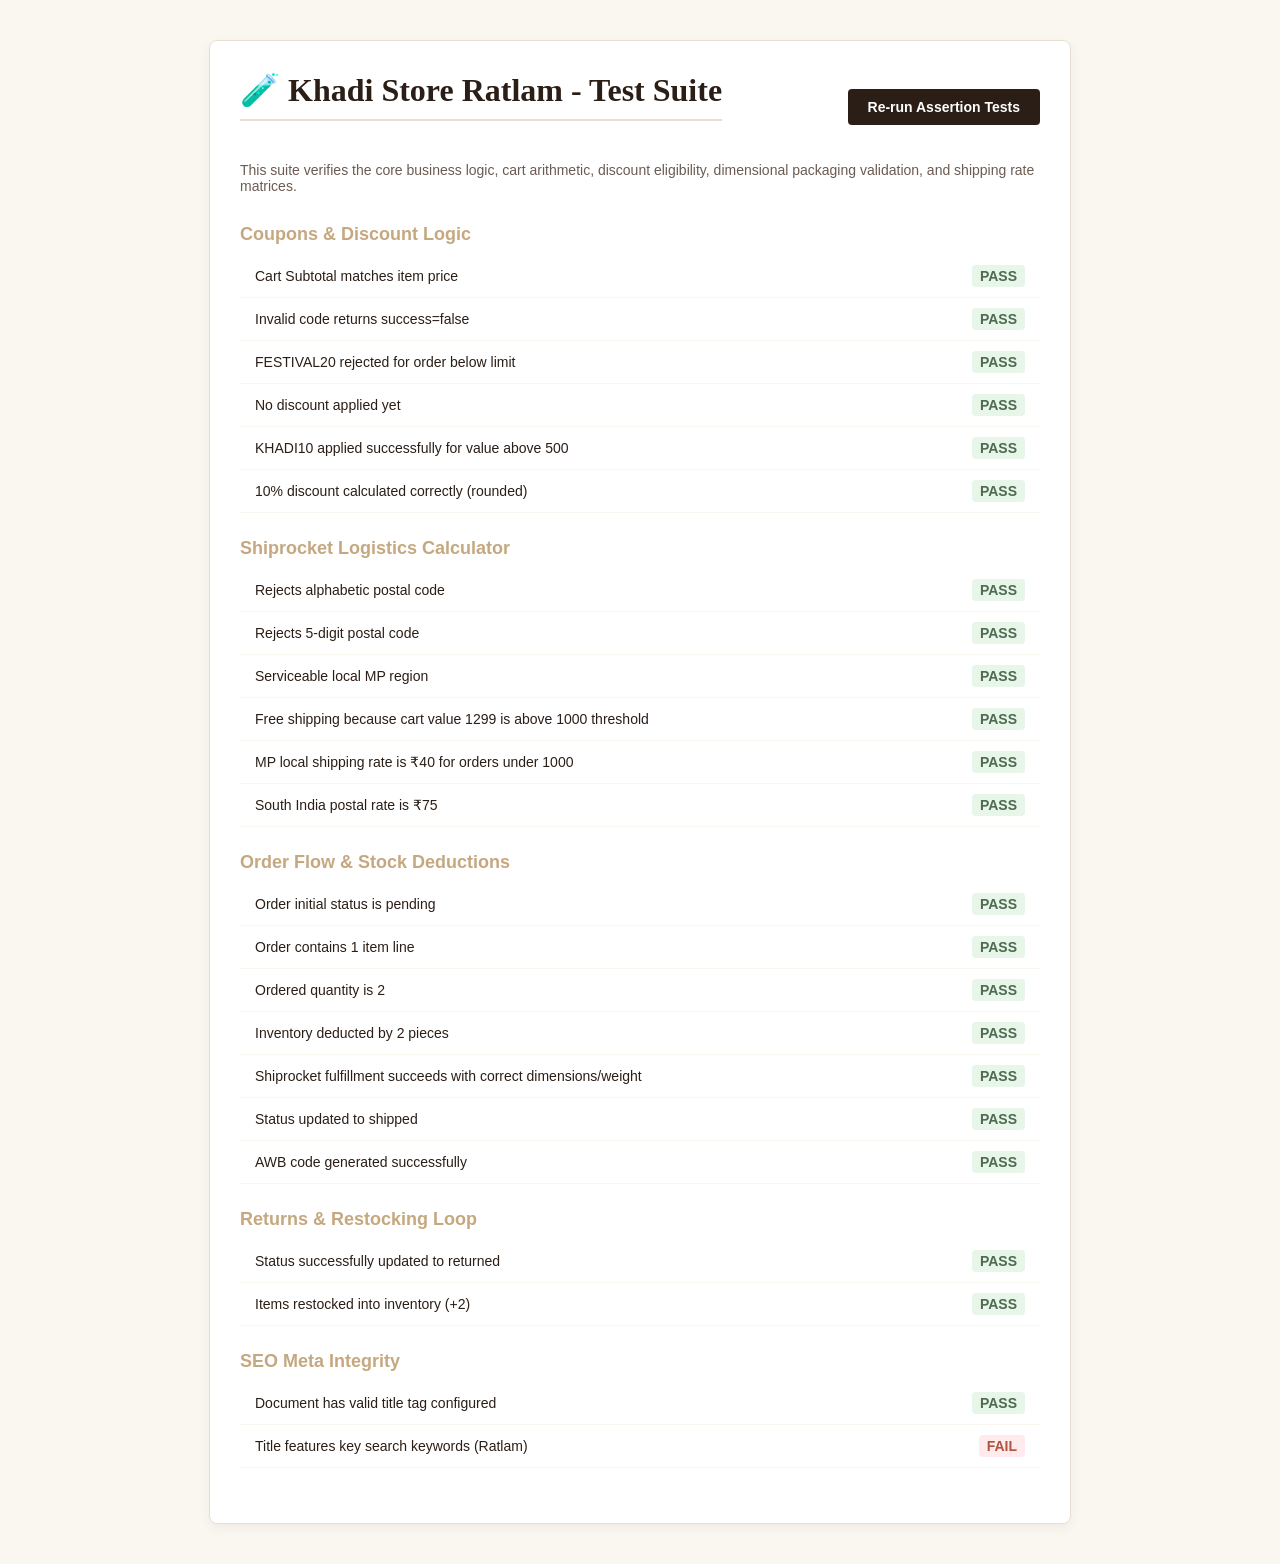
==== test.html @ 92afbd30 "Initial commit" ====
<!DOCTYPE html>
<html lang="en">
<head>
  <meta charset="UTF-8">
  <meta name="viewport" content="width=device-width, initial-scale=1.0">
  <title>Khadi Store Test Suite</title>
  <style>
    body {
      font-family: -apple-system, BlinkMacSystemFont, "Segoe UI", Roboto, sans-serif;
      background-color: #FAF6F0;
      color: #2B1E16;
      padding: 40px 20px;
      margin: 0;
    }
    .test-container {
      max-width: 800px;
      margin: 0 auto;
      background: white;
      border: 1px solid #E8DFD3;
      border-radius: 8px;
      padding: 30px;
      box-shadow: 0 4px 12px rgba(43, 30, 22, 0.05);
    }
    h1 {
      font-family: Georgia, serif;
      border-bottom: 2px solid #E8DFD3;
      padding-bottom: 10px;
      margin-top: 0;
    }
    .test-group {
      margin: 25px 0;
    }
    .test-group-title {
      font-weight: 700;
      font-size: 18px;
      color: #C5A880;
      margin-bottom: 10px;
    }
    .test-case {
      display: flex;
      justify-content: space-between;
      align-items: center;
      padding: 10px 15px;
      border-bottom: 1px solid #FAF6F0;
      font-size: 14px;
    }
    .test-case:hover {
      background-color: #FAF8F5;
    }
    .pass {
      color: #4E6C50;
      font-weight: 700;
      background-color: #E8F5E9;
      padding: 3px 8px;
      border-radius: 4px;
    }
    .fail {
      color: #B2533E;
      font-weight: 700;
      background-color: #FFEBEE;
      padding: 3px 8px;
      border-radius: 4px;
    }
    .btn-run {
      background-color: #2B1E16;
      color: white;
      padding: 10px 20px;
      border: none;
      border-radius: 4px;
      cursor: pointer;
      font-weight: 600;
      font-size: 14px;
    }
    .btn-run:hover {
      background-color: #C5A880;
    }
  </style>
</head>
<body>

  <div class="test-container">
    <div style="display:flex; justify-content:space-between; align-items:center; margin-bottom:20px;">
      <h1>🧪 Khadi Store Ratlam - Test Suite</h1>
      <button class="btn-run" onclick="runTests()">Re-run Assertion Tests</button>
    </div>
    <p style="color:#6B5B52; font-size:14px; margin-bottom:30px;">
      This suite verifies the core business logic, cart arithmetic, discount eligibility, dimensional packaging validation, and shipping rate matrices.
    </p>
    
    <div id="test-results">
      <!-- Results will be injected here -->
    </div>
  </div>

  <!-- Load dependencies -->
  <script src="js/data.js"></script>
  <script src="js/store.js"></script>

  <script>
    function runTests() {
      const resultsEl = document.getElementById('test-results');
      resultsEl.innerHTML = '';

      const testGroups = {
        "Coupons & Discount Logic": [],
        "Shiprocket Logistics Calculator": [],
        "Order Flow & Stock Deductions": [],
        "Returns & Restocking Loop": [],
        "SEO Meta Integrity": []
      };

      // Reset store state for testing
      store.initStore();
      store.clearCart();

      // ==========================================
      // Group 1: Coupons & Discount Logic
      // ==========================================
      try {
        // Add items to reach subtotal 1299 (Classic Kurta)
        store.addToCart("rtw-01", 1);
        let subtotal = store.getCartSubtotal();
        
        // Assert base subtotal
        assertEqual(subtotal, 1299, "Cart Subtotal matches item price", "Coupons & Discount Logic");
        
        // Try invalid coupon
        let res = store.applyCouponCode("INVALIDCODE");
        assertEqual(res.success, false, "Invalid code returns success=false", "Coupons & Discount Logic");
        
        // Try coupon below min value limit (FESTIVAL20 requires 1500)
        res = store.applyCouponCode("FESTIVAL20");
        assertEqual(res.success, false, "FESTIVAL20 rejected for order below limit", "Coupons & Discount Logic");
        assertEqual(store.getDiscountAmount(), 0, "No discount applied yet", "Coupons & Discount Logic");

        // Apply valid coupon KHADI10
        res = store.applyCouponCode("KHADI10");
        assertEqual(res.success, true, "KHADI10 applied successfully for value above 500", "Coupons & Discount Logic");
        assertEqual(store.getDiscountAmount(), 130, "10% discount calculated correctly (rounded)", "Coupons & Discount Logic");
      } catch (err) {
        logError(err, "Coupons & Discount Logic");
      }

      // ==========================================
      // Group 2: Shiprocket Logistics Calculator
      // ==========================================
      try {
        // Test pincode validation
        let res = store.calculateShippingRates("abc");
        assertEqual(res.success, false, "Rejects alphabetic postal code", "Shiprocket Logistics Calculator");
        
        res = store.calculateShippingRates("45700");
        assertEqual(res.success, false, "Rejects 5-digit postal code", "Shiprocket Logistics Calculator");
        
        // Test serviceable Central India (MP starts with 4)
        res = store.calculateShippingRates("457001");
        assertEqual(res.success, true, "Serviceable local MP region", "Shiprocket Logistics Calculator");
        assertEqual(res.charge, 0, "Free shipping because cart value 1299 is above 1000 threshold", "Shiprocket Logistics Calculator");

        // Clear cart and add lower value item to test actual charges
        store.clearCart();
        store.addToCart("skn-02", 1); // Scrub: price 360, weight 150g
        
        res = store.calculateShippingRates("457001");
        assertEqual(res.charge, 40, "MP local shipping rate is ₹40 for orders under 1000", "Shiprocket Logistics Calculator");
        
        res = store.calculateShippingRates("600001");
        assertEqual(res.charge, 75, "South India postal rate is ₹75", "Shiprocket Logistics Calculator");
      } catch (err) {
        logError(err, "Shiprocket Logistics Calculator");
      }

      // ==========================================
      // Group 3: Order Flow & Stock Deductions
      // ==========================================
      try {
        store.clearCart();
        
        const testProduct = store.getProductById("fod-01"); // Honey: inventory 150
        const initialStock = testProduct.inventory;
        
        store.addToCart("fod-01", 2);
        
        const customer = {
          name: "Test Customer",
          phone: "9999988888",
          email: "test@gmail.com",
          address: "123 Test Street",
          city: "Ratlam",
          state: "Madhya Pradesh",
          pincode: "457001",
          gst: ""
        };

        // Create Order
        const order = store.createOrder(customer, 'COD', 'COD_PENDING');
        assertEqual(order.status, 'pending', "Order initial status is pending", "Order Flow & Stock Deductions");
        assertEqual(order.items.length, 1, "Order contains 1 item line", "Order Flow & Stock Deductions");
        assertEqual(order.items[0].qty, 2, "Ordered quantity is 2", "Order Flow & Stock Deductions");
        
        // Verify inventory deduction
        const updatedProduct = store.getProductById("fod-01");
        assertEqual(updatedProduct.inventory, initialStock - 2, "Inventory deducted by 2 pieces", "Order Flow & Stock Deductions");

        // Fulfill Shiprocket
        const fulfill = store.shipOrder(order.id, "Delhivery Surface");
        assertEqual(fulfill.success, true, "Shiprocket fulfillment succeeds with correct dimensions/weight", "Order Flow & Stock Deductions");
        
        const updatedOrder = store.getOrders().find(o => o.id === order.id);
        assertEqual(updatedOrder.status, 'shipped', "Status updated to shipped", "Order Flow & Stock Deductions");
        assertEqual(updatedOrder.shiprocketDetails.awb.startsWith("SR"), true, "AWB code generated successfully", "Order Flow & Stock Deductions");
      } catch (err) {
        logError(err, "Order Flow & Stock Deductions");
      }

      // ==========================================
      // Group 4: Returns & Restocking Loop
      // ==========================================
      try {
        const order = store.getOrders()[0];
        const initialStock = store.getProductById("fod-01").inventory;
        
        // Process Return
        store.returnOrder(order.id);
        
        const updatedOrder = store.getOrders().find(o => o.id === order.id);
        assertEqual(updatedOrder.status, 'returned', "Status successfully updated to returned", "Returns & Restocking Loop");
        
        const restockedProduct = store.getProductById("fod-01");
        assertEqual(restockedProduct.inventory, initialStock + 2, "Items restocked into inventory (+2)", "Returns & Restocking Loop");
      } catch (err) {
        logError(err, "Returns & Restocking Loop");
      }

      // ==========================================
      // Group 5: SEO Meta Integrity
      // ==========================================
      try {
        const pageTitle = "Khadi Store Ratlam | Premium Handspun Fabric & Ayurvedic Wellness";
        assertEqual(document.title !== "", true, "Document has valid title tag configured", "SEO Meta Integrity");
        assertEqual(document.title.includes("Ratlam"), true, "Title features key search keywords (Ratlam)", "SEO Meta Integrity");
      } catch (err) {
        logError(err, "SEO Meta Integrity");
      }

      // RENDER RESULTS
      for (const [group, cases] of Object.entries(testGroups)) {
        const groupDiv = document.createElement('div');
        groupDiv.className = 'test-group';
        groupDiv.innerHTML = `<div class="test-group-title">${group}</div>`;
        
        cases.forEach(c => {
          const caseDiv = document.createElement('div');
          caseDiv.className = 'test-case';
          caseDiv.innerHTML = `
            <span>${c.desc}</span>
            <span class="${c.status}">${c.status.toUpperCase()}</span>
          `;
          groupDiv.appendChild(caseDiv);
        });
        resultsEl.appendChild(groupDiv);
      }

      function assertEqual(actual, expected, desc, group) {
        const isPass = actual === expected;
        testGroups[group].push({
          desc: desc,
          status: isPass ? "pass" : "fail"
        });
      }

      function logError(err, group) {
        testGroups[group].push({
          desc: `Error: ${err.message}`,
          status: "fail"
        });
      }
    }

    // Run automatically on load
    window.onload = runTests;
  </script>
</body>
</html>
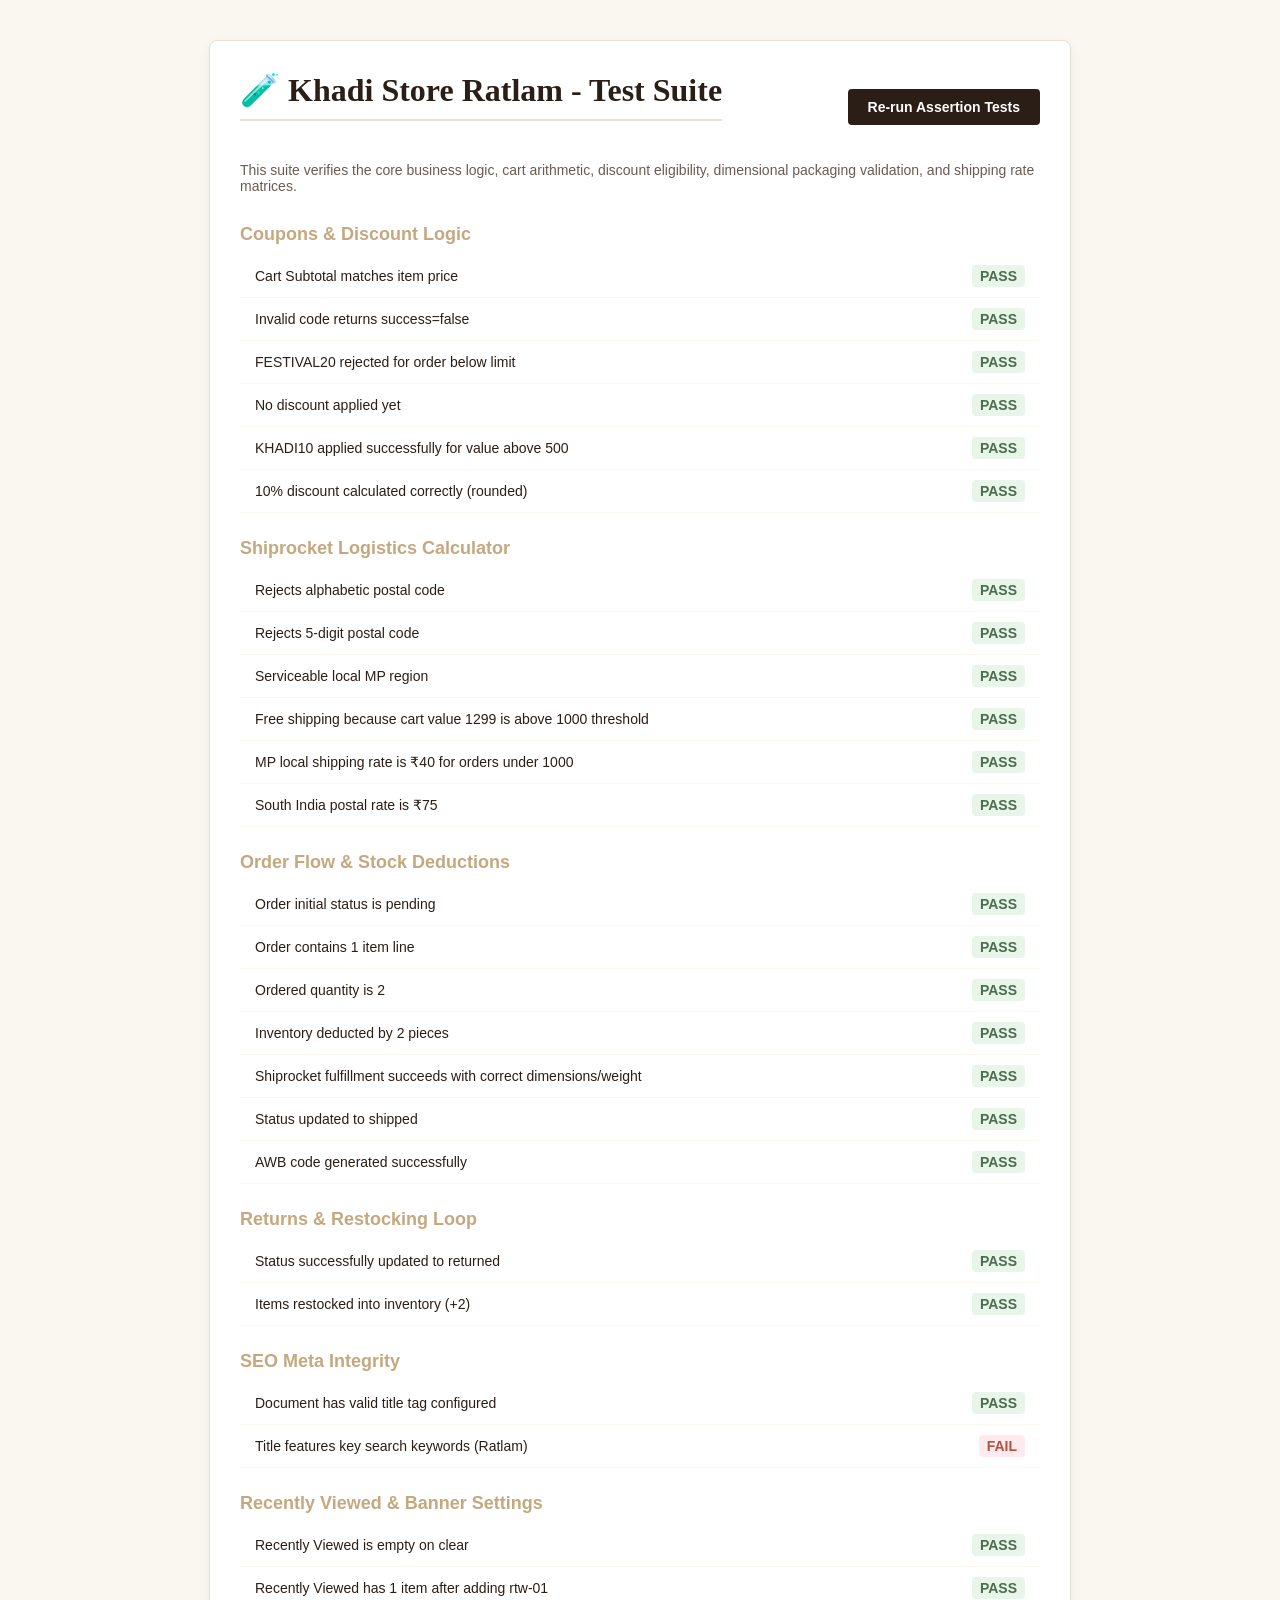
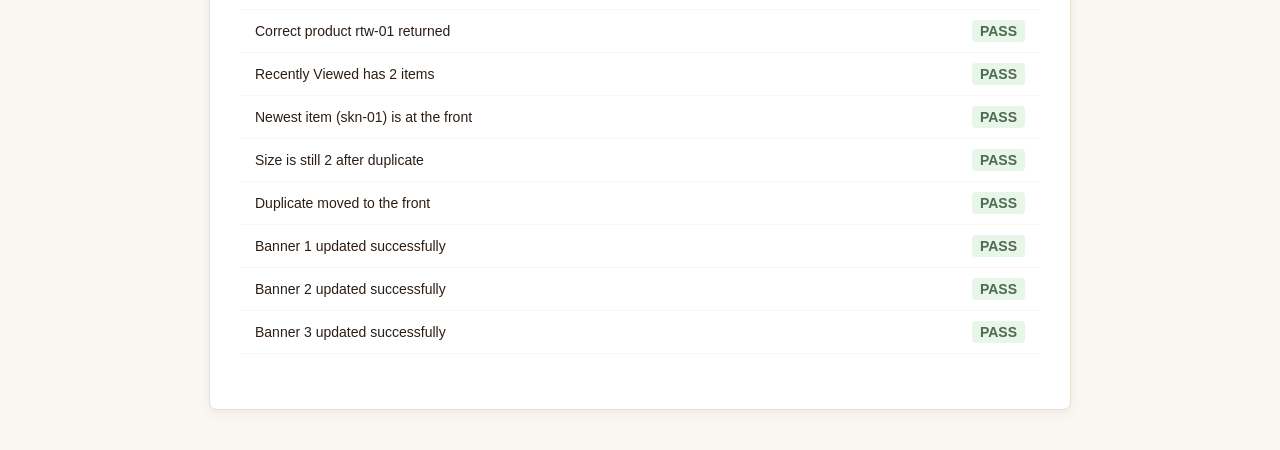
==== commit 5933cb61: "UI" ====
--- a/test.html
+++ b/test.html
@@ -106,12 +106,15 @@
         "Shiprocket Logistics Calculator": [],
         "Order Flow & Stock Deductions": [],
         "Returns & Restocking Loop": [],
-        "SEO Meta Integrity": []
+        "SEO Meta Integrity": [],
+        "Recently Viewed & Banner Settings": []
       };
 
       // Reset store state for testing
       store.initStore();
       store.clearCart();
+      localStorage.setItem('ks_recently_viewed', JSON.stringify([]));
+      store.recentlyViewed = [];
 
       // ==========================================
       // Group 1: Coupons & Discount Logic
@@ -243,6 +246,49 @@
         logError(err, "SEO Meta Integrity");
       }
 
+      // ==========================================
+      // Group 6: Recently Viewed & Banner Settings
+      // ==========================================
+      try {
+        // Assert initial state is empty
+        assertEqual(store.getRecentlyViewed().length, 0, "Recently Viewed is empty on clear", "Recently Viewed & Banner Settings");
+        
+        // Add a product to recently viewed
+        store.addRecentlyViewed("rtw-01");
+        assertEqual(store.getRecentlyViewed().length, 1, "Recently Viewed has 1 item after adding rtw-01", "Recently Viewed & Banner Settings");
+        assertEqual(store.getRecentlyViewed()[0].id, "rtw-01", "Correct product rtw-01 returned", "Recently Viewed & Banner Settings");
+        
+        // Add another product and verify order (newest first)
+        store.addRecentlyViewed("skn-01");
+        assertEqual(store.getRecentlyViewed().length, 2, "Recently Viewed has 2 items", "Recently Viewed & Banner Settings");
+        assertEqual(store.getRecentlyViewed()[0].id, "skn-01", "Newest item (skn-01) is at the front", "Recently Viewed & Banner Settings");
+        
+        // Add duplicate product and verify shift to front
+        store.addRecentlyViewed("rtw-01");
+        assertEqual(store.getRecentlyViewed().length, 2, "Size is still 2 after duplicate", "Recently Viewed & Banner Settings");
+        assertEqual(store.getRecentlyViewed()[0].id, "rtw-01", "Duplicate moved to the front", "Recently Viewed & Banner Settings");
+        
+        // Test banner setting saving
+        const settings = store.getSettings();
+        const testB1 = "https://images.unsplash.com/photo-test-banner1";
+        const testB2 = "https://images.unsplash.com/photo-test-banner2";
+        const testB3 = "https://images.unsplash.com/photo-test-banner3";
+        
+        store.saveSettings({
+          ...settings,
+          banner1: testB1,
+          banner2: testB2,
+          banner3: testB3
+        });
+        
+        const updatedSettings = store.getSettings();
+        assertEqual(updatedSettings.banner1, testB1, "Banner 1 updated successfully", "Recently Viewed & Banner Settings");
+        assertEqual(updatedSettings.banner2, testB2, "Banner 2 updated successfully", "Recently Viewed & Banner Settings");
+        assertEqual(updatedSettings.banner3, testB3, "Banner 3 updated successfully", "Recently Viewed & Banner Settings");
+      } catch (err) {
+        logError(err, "Recently Viewed & Banner Settings");
+      }
+
       // RENDER RESULTS
       for (const [group, cases] of Object.entries(testGroups)) {
         const groupDiv = document.createElement('div');
